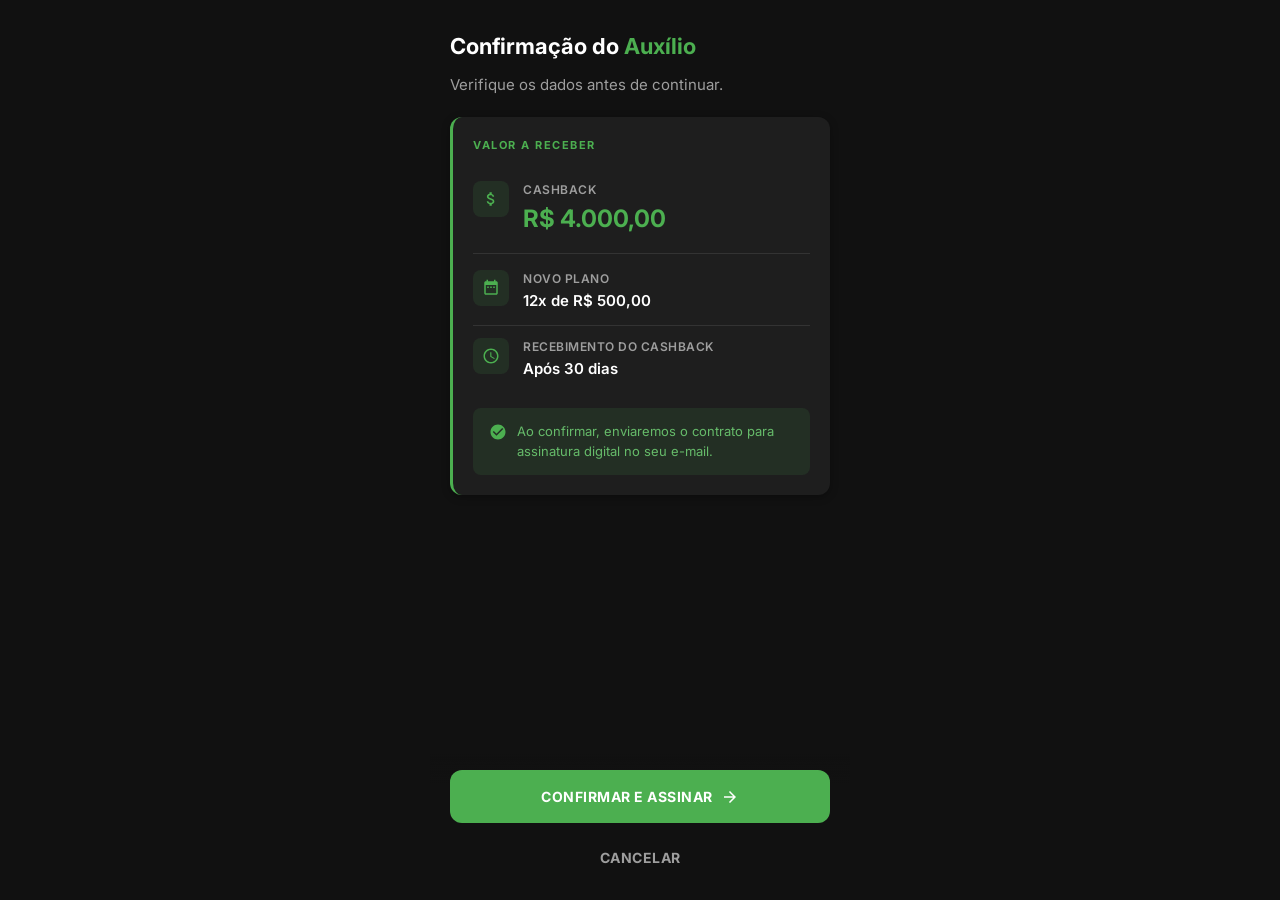
==== pages/confirmation.html @ 17f70991 "Add ABL mockup screens with shared design system Create 4-screen flow for the Asset-Based Loan featu" ====
<!DOCTYPE html>
<html lang="pt-BR">
<head>
  <meta charset="UTF-8">
  <meta name="viewport" content="width=device-width, initial-scale=1.0">
  <title>ABL - Confirmação</title>
  <link rel="preconnect" href="https://fonts.googleapis.com">
  <link rel="preconnect" href="https://fonts.gstatic.com" crossorigin>
  <link href="https://fonts.googleapis.com/css2?family=Inter:wght@400;500;600;700&display=swap" rel="stylesheet">
  <link rel="stylesheet" href="../css/styles.css">
</head>
<body>
  <div class="page-wrapper">
    <div class="page-content">
      <div class="spacer-xl"></div>

      <h1 class="title">Confirmação do <span class="text-green">Auxílio</span></h1>
      <p class="subtitle">Verifique os dados antes de continuar.</p>

      <!-- Confirmation Card -->
      <div class="card card--accent">
        <div class="card__title">Valor a Receber</div>

        <div class="card-row">
          <div class="card-row__icon">
            <svg viewBox="0 0 24 24" xmlns="http://www.w3.org/2000/svg">
              <path d="M11.8 10.9c-2.27-.59-3-1.2-3-2.15 0-1.09 1.01-1.85 2.7-1.85 1.78 0 2.44.85 2.5 2.1h2.21c-.07-1.72-1.12-3.3-3.21-3.81V3h-3v2.16c-1.94.42-3.5 1.68-3.5 3.61 0 2.31 1.91 3.46 4.7 4.13 2.5.6 3 1.48 3 2.41 0 .69-.49 1.79-2.7 1.79-2.06 0-2.87-.92-2.98-2.1h-2.2c.12 2.19 1.76 3.42 3.68 3.83V21h3v-2.15c1.95-.37 3.5-1.5 3.5-3.55 0-2.84-2.43-3.81-4.7-4.4z"/>
            </svg>
          </div>
          <div class="card-row__text">
            <div class="card-row__label">Cashback</div>
            <div class="card-row__value card-row__value--large">R$ 4.000,00</div>
          </div>
        </div>

        <div class="divider"></div>

        <div class="card-row">
          <div class="card-row__icon">
            <svg viewBox="0 0 24 24" xmlns="http://www.w3.org/2000/svg">
              <path d="M19 3h-1V1h-2v2H8V1H6v2H5c-1.1 0-2 .9-2 2v14c0 1.1.9 2 2 2h14c1.1 0 2-.9 2-2V5c0-1.1-.9-2-2-2zm0 16H5V8h14v11zM9 10H7v2h2v-2zm4 0h-2v2h2v-2zm4 0h-2v2h2v-2z"/>
            </svg>
          </div>
          <div class="card-row__text">
            <div class="card-row__label">Novo Plano</div>
            <div class="card-row__value">12x de R$ 500,00</div>
          </div>
        </div>

        <div class="card-row">
          <div class="card-row__icon">
            <svg viewBox="0 0 24 24" xmlns="http://www.w3.org/2000/svg">
              <path d="M11.99 2C6.47 2 2 6.48 2 12s4.47 10 9.99 10C17.52 22 22 17.52 22 12S17.52 2 11.99 2zM12 20c-4.42 0-8-3.58-8-8s3.58-8 8-8 8 3.58 8 8-3.58 8-8 8zm.5-13H11v6l5.25 3.15.75-1.23-4.5-2.67z"/>
            </svg>
          </div>
          <div class="card-row__text">
            <div class="card-row__label">Recebimento do Cashback</div>
            <div class="card-row__value">Após 30 dias</div>
          </div>
        </div>

        <!-- Note -->
        <div class="note">
          <svg class="note__icon" viewBox="0 0 24 24" xmlns="http://www.w3.org/2000/svg">
            <path d="M12 2C6.48 2 2 6.48 2 12s4.48 10 10 10 10-4.48 10-10S17.52 2 12 2zm-2 15l-5-5 1.41-1.41L10 14.17l7.59-7.59L19 8l-9 9z"/>
          </svg>
          <span class="note__text">Ao confirmar, enviaremos o contrato para assinatura digital no seu e-mail.</span>
        </div>
      </div>
    </div>

    <!-- Footer CTAs -->
    <div class="page-footer">
      <a href="signature.html" class="btn btn--primary">
        Confirmar e assinar
        <svg viewBox="0 0 24 24"><path d="M12 4l-1.41 1.41L16.17 11H4v2h12.17l-5.58 5.59L12 20l8-8z"/></svg>
      </a>
      <a href="offer.html" class="btn btn--ghost">Cancelar</a>
    </div>

  </div>
</body>
</html>
---- css/styles.css ----
/* ============================================
   ABL (Asset-Based Loan) - Shared Styles
   Mottu Design System
   ============================================ */

/* === Reset & Base === */
*, *::before, *::after {
  margin: 0;
  padding: 0;
  box-sizing: border-box;
}

:root {
  --color-bg: #111111;
  --color-surface: #1a1a1a;
  --color-card: #1e1e1e;
  --color-card-hover: #252525;
  --color-green: #4CAF50;
  --color-green-dark: #388E3C;
  --color-green-light: #66BB6A;
  --color-green-bg: rgba(76, 175, 80, 0.12);
  --color-text-primary: #FFFFFF;
  --color-text-secondary: #9E9E9E;
  --color-text-muted: #6B6B6B;
  --color-border: #2a2a2a;
  --color-divider: #333333;
  --color-danger: #CF6679;
  --font-family: 'Inter', -apple-system, BlinkMacSystemFont, 'Segoe UI', Roboto, sans-serif;
  --radius-sm: 8px;
  --radius-md: 12px;
  --radius-lg: 16px;
  --radius-full: 50%;
  --shadow: 0 2px 8px rgba(0, 0, 0, 0.3);
  --max-width: 420px;
}

html {
  font-size: 16px;
  -webkit-text-size-adjust: 100%;
}

body {
  font-family: var(--font-family);
  background-color: var(--color-bg);
  color: var(--color-text-primary);
  line-height: 1.5;
  min-height: 100vh;
  -webkit-font-smoothing: antialiased;
  -moz-osx-font-smoothing: grayscale;
}

/* === Layout === */
.page-wrapper {
  max-width: var(--max-width);
  margin: 0 auto;
  min-height: 100vh;
  display: flex;
  flex-direction: column;
  position: relative;
  background-color: var(--color-bg);
}

.page-content {
  flex: 1;
  padding: 0 20px 120px 20px;
}

.page-content--centered {
  display: flex;
  flex-direction: column;
  align-items: center;
  text-align: center;
}

/* === Header Banner === */
.header-banner {
  background: linear-gradient(135deg, var(--color-green-dark), var(--color-green));
  padding: 32px 20px 28px;
  text-align: center;
  position: relative;
  overflow: hidden;
}

.header-banner::before {
  content: '';
  position: absolute;
  top: -30%;
  right: -20%;
  width: 200px;
  height: 200px;
  background: rgba(255, 255, 255, 0.06);
  border-radius: var(--radius-full);
}

.header-banner__icon {
  width: 56px;
  height: 56px;
  margin: 0 auto 12px;
}

.header-banner__icon svg {
  width: 100%;
  height: 100%;
  fill: #FFFFFF;
}

/* === Typography === */
.title {
  font-size: 1.375rem;
  font-weight: 700;
  line-height: 1.3;
  margin-bottom: 12px;
}

.title--center {
  text-align: center;
}

.subtitle {
  font-size: 0.9375rem;
  color: var(--color-text-secondary);
  line-height: 1.6;
  margin-bottom: 20px;
}

.subtitle--center {
  text-align: center;
}

.text-green {
  color: var(--color-green);
}

.text-bold {
  font-weight: 700;
}

.section-label {
  font-size: 0.6875rem;
  font-weight: 700;
  letter-spacing: 1.5px;
  text-transform: uppercase;
  color: var(--color-text-secondary);
  margin-bottom: 16px;
  margin-top: 28px;
}

/* === Cards === */
.card {
  background-color: var(--color-card);
  border-radius: var(--radius-md);
  padding: 20px;
  margin-bottom: 16px;
  box-shadow: var(--shadow);
}

.card--accent {
  border-left: 3px solid var(--color-green);
}

.card__title {
  font-size: 0.6875rem;
  font-weight: 700;
  letter-spacing: 1.5px;
  text-transform: uppercase;
  color: var(--color-green);
  margin-bottom: 16px;
}

/* === Card Rows (icon + text) === */
.card-row {
  display: flex;
  align-items: flex-start;
  gap: 14px;
  padding: 12px 0;
}

.card-row + .card-row {
  border-top: 1px solid var(--color-divider);
}

.card-row__icon {
  width: 36px;
  height: 36px;
  min-width: 36px;
  background-color: var(--color-green-bg);
  border-radius: var(--radius-sm);
  display: flex;
  align-items: center;
  justify-content: center;
}

.card-row__icon svg {
  width: 18px;
  height: 18px;
  fill: var(--color-green);
}

.card-row__text {
  flex: 1;
}

.card-row__label {
  font-size: 0.75rem;
  font-weight: 600;
  text-transform: uppercase;
  letter-spacing: 0.5px;
  color: var(--color-text-secondary);
  margin-bottom: 2px;
}

.card-row__value {
  font-size: 0.9375rem;
  font-weight: 600;
  color: var(--color-text-primary);
}

.card-row__value--large {
  font-size: 1.5rem;
  font-weight: 700;
  color: var(--color-green);
}

/* === Accordion / FAQ === */
.accordion-item {
  background-color: var(--color-card);
  border-radius: var(--radius-md);
  margin-bottom: 8px;
  overflow: hidden;
}

.accordion-item__header {
  width: 100%;
  background: none;
  border: none;
  color: var(--color-text-primary);
  font-family: var(--font-family);
  font-size: 0.875rem;
  font-weight: 500;
  padding: 16px 20px;
  text-align: left;
  cursor: pointer;
  display: flex;
  align-items: center;
  justify-content: space-between;
  transition: background-color 0.2s;
}

.accordion-item__header:hover {
  background-color: var(--color-card-hover);
}

.accordion-item__chevron {
  width: 20px;
  height: 20px;
  fill: var(--color-text-secondary);
  transition: transform 0.3s;
  flex-shrink: 0;
  margin-left: 12px;
}

.accordion-item.active .accordion-item__chevron {
  transform: rotate(180deg);
}

.accordion-item__body {
  max-height: 0;
  overflow: hidden;
  transition: max-height 0.3s ease;
}

.accordion-item.active .accordion-item__body {
  max-height: 300px;
}

.accordion-item__content {
  padding: 0 20px 16px;
  font-size: 0.8125rem;
  color: var(--color-text-secondary);
  line-height: 1.6;
}

/* === Steps === */
.step {
  display: flex;
  gap: 16px;
  margin-bottom: 16px;
  align-items: flex-start;
}

.step__number {
  width: 36px;
  height: 36px;
  min-width: 36px;
  background-color: var(--color-green);
  border-radius: var(--radius-full);
  display: flex;
  align-items: center;
  justify-content: center;
  font-size: 0.875rem;
  font-weight: 700;
  color: #FFFFFF;
}

.step__card {
  flex: 1;
  background-color: var(--color-card);
  border-radius: var(--radius-md);
  padding: 16px;
}

.step__title {
  font-size: 0.875rem;
  font-weight: 600;
  color: var(--color-text-primary);
  margin-bottom: 4px;
}

.step__description {
  font-size: 0.8125rem;
  color: var(--color-text-secondary);
  line-height: 1.5;
}

/* === Timeline === */
.timeline {
  position: relative;
  padding-left: 18px;
}

.timeline::before {
  content: '';
  position: absolute;
  left: 17px;
  top: 36px;
  bottom: 36px;
  width: 2px;
  background-color: var(--color-divider);
}

.timeline-item {
  display: flex;
  align-items: center;
  gap: 16px;
  padding: 12px 0;
  position: relative;
}

.timeline-item__icon {
  width: 36px;
  height: 36px;
  min-width: 36px;
  border-radius: var(--radius-full);
  display: flex;
  align-items: center;
  justify-content: center;
  z-index: 1;
}

.timeline-item__icon--active {
  background-color: var(--color-green);
}

.timeline-item__icon--pending {
  background-color: var(--color-card);
  border: 2px solid var(--color-divider);
}

.timeline-item__icon svg {
  width: 18px;
  height: 18px;
  fill: #FFFFFF;
}

.timeline-item__text {
  font-size: 0.8125rem;
  font-weight: 600;
  text-transform: uppercase;
  letter-spacing: 0.5px;
  color: var(--color-text-primary);
}

.timeline-item--pending .timeline-item__text {
  color: var(--color-text-secondary);
}

/* === Hero Icon (centered) === */
.hero-icon {
  width: 80px;
  height: 80px;
  margin: 40px auto 24px;
  background-color: var(--color-green-bg);
  border-radius: var(--radius-full);
  display: flex;
  align-items: center;
  justify-content: center;
}

.hero-icon svg {
  width: 40px;
  height: 40px;
  fill: var(--color-green);
}

/* === Note / Callout === */
.note {
  display: flex;
  align-items: flex-start;
  gap: 10px;
  padding: 14px 16px;
  background-color: var(--color-green-bg);
  border-radius: var(--radius-sm);
  margin-top: 16px;
}

.note__icon {
  min-width: 18px;
  width: 18px;
  height: 18px;
  fill: var(--color-green);
  margin-top: 1px;
}

.note__text {
  font-size: 0.8125rem;
  color: var(--color-green-light);
  line-height: 1.5;
}

/* === Disclaimer === */
.disclaimer {
  font-size: 0.75rem;
  color: var(--color-text-muted);
  line-height: 1.6;
  margin-top: 24px;
  padding: 0 4px;
}

/* === Buttons === */
.btn {
  display: flex;
  align-items: center;
  justify-content: center;
  gap: 8px;
  width: 100%;
  padding: 16px 24px;
  border: none;
  border-radius: var(--radius-md);
  font-family: var(--font-family);
  font-size: 0.875rem;
  font-weight: 700;
  letter-spacing: 0.5px;
  text-transform: uppercase;
  text-decoration: none;
  cursor: pointer;
  transition: all 0.2s;
}

.btn--primary {
  background-color: var(--color-green);
  color: #FFFFFF;
}

.btn--primary:hover {
  background-color: var(--color-green-dark);
}

.btn--primary:active {
  transform: scale(0.98);
}

.btn--ghost {
  background: none;
  color: var(--color-text-secondary);
}

.btn--ghost:hover {
  color: var(--color-text-primary);
}

.btn svg {
  width: 18px;
  height: 18px;
  fill: currentColor;
}

/* === Footer (sticky bottom) === */
.page-footer {
  position: fixed;
  bottom: 0;
  left: 50%;
  transform: translateX(-50%);
  width: 100%;
  max-width: var(--max-width);
  padding: 16px 20px;
  padding-bottom: max(16px, env(safe-area-inset-bottom));
  background: linear-gradient(transparent, var(--color-bg) 20%);
  z-index: 100;
}

.page-footer .btn + .btn {
  margin-top: 8px;
}

/* === Divider === */
.divider {
  height: 1px;
  background-color: var(--color-divider);
  margin: 4px 0;
}

/* === Spacer === */
.spacer-sm { height: 8px; }
.spacer-md { height: 16px; }
.spacer-lg { height: 24px; }
.spacer-xl { height: 32px; }

/* === Navigation (dev only) === */
.dev-nav {
  background-color: var(--color-surface);
  padding: 16px 20px;
  border-bottom: 1px solid var(--color-border);
}

.dev-nav__title {
  font-size: 0.6875rem;
  font-weight: 700;
  letter-spacing: 1.5px;
  text-transform: uppercase;
  color: var(--color-text-muted);
  margin-bottom: 12px;
}

.dev-nav__links {
  display: flex;
  gap: 8px;
  flex-wrap: wrap;
}

.dev-nav__link {
  display: inline-flex;
  padding: 8px 16px;
  background-color: var(--color-card);
  border-radius: var(--radius-sm);
  color: var(--color-text-primary);
  text-decoration: none;
  font-size: 0.8125rem;
  font-weight: 500;
  transition: background-color 0.2s;
}

.dev-nav__link:hover {
  background-color: var(--color-card-hover);
}

.dev-nav__link--active {
  background-color: var(--color-green);
}

/* === Responsive === */
@media (max-width: 480px) {
  .page-content {
    padding: 0 16px 120px 16px;
  }

  .header-banner {
    padding: 28px 16px 24px;
  }

  .page-footer {
    padding: 12px 16px;
  }
}
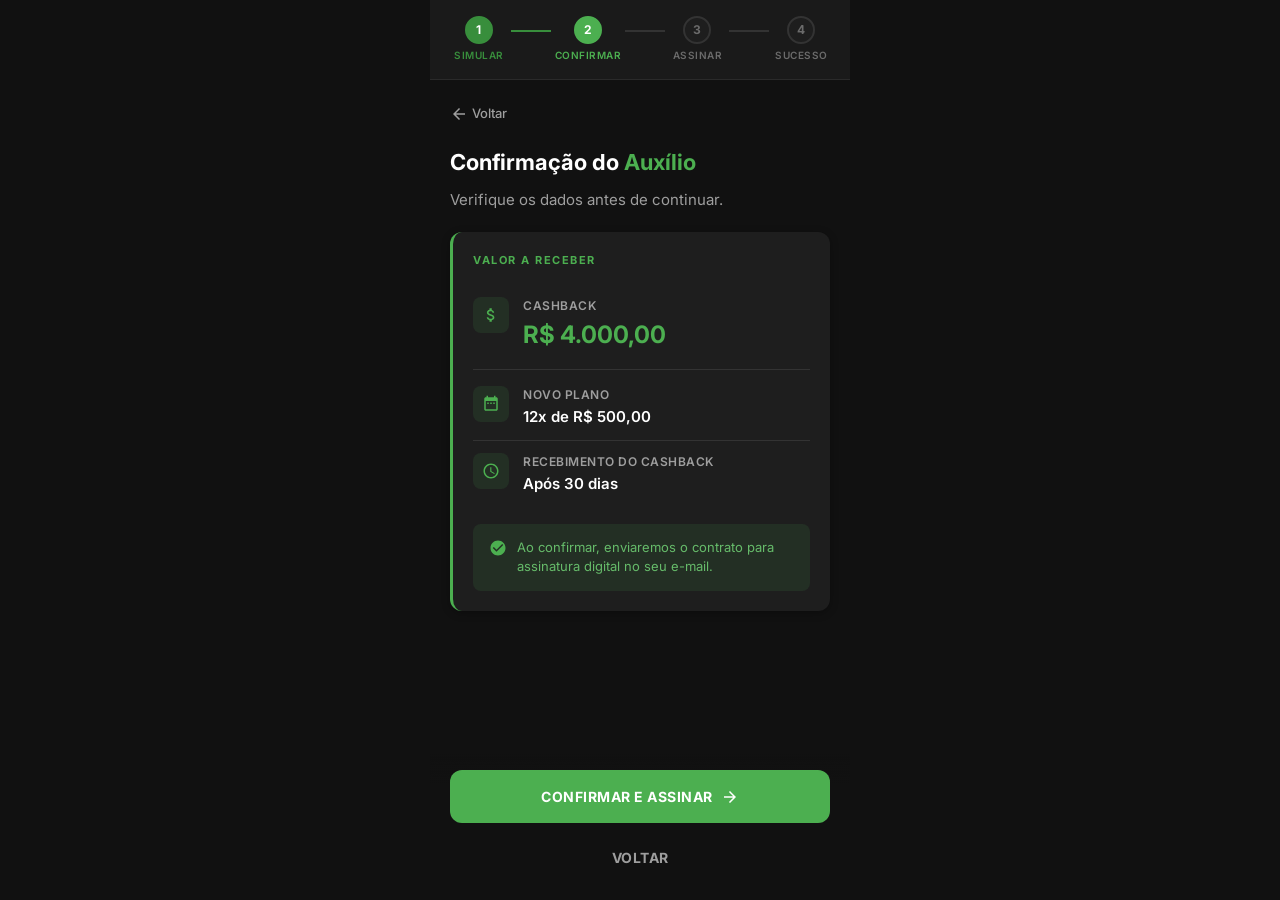
==== commit 14da13e3: "Revamp landing page: slider, maintenance, FAQ, step nav, back buttons - Slider: BRL 100 increments, " ====
--- a/pages/confirmation.html
+++ b/pages/confirmation.html
@@ -11,8 +11,40 @@
 </head>
 <body>
   <div class="page-wrapper">
+
+    <!-- Step Indicator -->
+    <div class="step-indicator">
+      <div class="step-indicator__item step-indicator__item--completed">
+        <div class="step-indicator__number">1</div>
+        <div class="step-indicator__label">Simular</div>
+      </div>
+      <div class="step-indicator__line step-indicator__line--completed"></div>
+      <div class="step-indicator__item step-indicator__item--active">
+        <div class="step-indicator__number">2</div>
+        <div class="step-indicator__label">Confirmar</div>
+      </div>
+      <div class="step-indicator__line"></div>
+      <div class="step-indicator__item">
+        <div class="step-indicator__number">3</div>
+        <div class="step-indicator__label">Assinar</div>
+      </div>
+      <div class="step-indicator__line"></div>
+      <div class="step-indicator__item">
+        <div class="step-indicator__number">4</div>
+        <div class="step-indicator__label">Sucesso</div>
+      </div>
+    </div>
+
     <div class="page-content">
-      <div class="spacer-xl"></div>
+      <div class="spacer-md"></div>
+
+      <!-- Back Button -->
+      <a href="../index.html" class="back-btn">
+        <svg viewBox="0 0 24 24"><path d="M20 11H7.83l5.59-5.59L12 4l-8 8 8 8 1.41-1.41L7.83 13H20v-2z"/></svg>
+        Voltar
+      </a>
+
+      <div class="spacer-md"></div>
 
       <h1 class="title">Confirmação do <span class="text-green">Auxílio</span></h1>
       <p class="subtitle">Verifique os dados antes de continuar.</p>
@@ -75,7 +107,7 @@
         Confirmar e assinar
         <svg viewBox="0 0 24 24"><path d="M12 4l-1.41 1.41L16.17 11H4v2h12.17l-5.58 5.59L12 20l8-8z"/></svg>
       </a>
-      <a href="offer.html" class="btn btn--ghost">Cancelar</a>
+      <a href="../index.html" class="btn btn--ghost">Voltar</a>
     </div>
 
   </div>
--- a/css/styles.css
+++ b/css/styles.css
@@ -25,12 +25,14 @@
   --color-border: #2a2a2a;
   --color-divider: #333333;
   --color-danger: #CF6679;
+  --color-warning: #FF9800;
   --font-family: 'Inter', -apple-system, BlinkMacSystemFont, 'Segoe UI', Roboto, sans-serif;
   --radius-sm: 8px;
   --radius-md: 12px;
   --radius-lg: 16px;
   --radius-full: 50%;
   --shadow: 0 2px 8px rgba(0, 0, 0, 0.3);
+  --shadow-lg: 0 4px 20px rgba(0, 0, 0, 0.4);
   --max-width: 420px;
 }
 
@@ -70,6 +72,81 @@
   flex-direction: column;
   align-items: center;
   text-align: center;
+}
+
+/* === Step Indicator (replaces dev nav) === */
+.step-indicator {
+  display: flex;
+  align-items: center;
+  justify-content: center;
+  padding: 16px 20px;
+  background-color: var(--color-surface);
+  border-bottom: 1px solid var(--color-border);
+  gap: 0;
+}
+
+.step-indicator__item {
+  display: flex;
+  flex-direction: column;
+  align-items: center;
+  gap: 4px;
+  min-width: 56px;
+}
+
+.step-indicator__number {
+  width: 28px;
+  height: 28px;
+  border-radius: var(--radius-full);
+  display: flex;
+  align-items: center;
+  justify-content: center;
+  font-size: 0.75rem;
+  font-weight: 700;
+  background-color: var(--color-card);
+  color: var(--color-text-muted);
+  border: 2px solid var(--color-divider);
+  transition: all 0.3s;
+}
+
+.step-indicator__item--active .step-indicator__number {
+  background-color: var(--color-green);
+  color: #FFFFFF;
+  border-color: var(--color-green);
+}
+
+.step-indicator__item--completed .step-indicator__number {
+  background-color: var(--color-green-dark);
+  color: #FFFFFF;
+  border-color: var(--color-green-dark);
+}
+
+.step-indicator__label {
+  font-size: 0.625rem;
+  font-weight: 600;
+  text-transform: uppercase;
+  letter-spacing: 0.5px;
+  color: var(--color-text-muted);
+}
+
+.step-indicator__item--active .step-indicator__label {
+  color: var(--color-green);
+}
+
+.step-indicator__item--completed .step-indicator__label {
+  color: var(--color-green-dark);
+}
+
+.step-indicator__line {
+  flex: 1;
+  height: 2px;
+  background-color: var(--color-divider);
+  margin: 0 4px;
+  margin-bottom: 18px;
+  max-width: 40px;
+}
+
+.step-indicator__line--completed {
+  background-color: var(--color-green-dark);
 }
 
 /* === Header Banner === */
@@ -469,6 +546,21 @@
   transform: scale(0.98);
 }
 
+.btn--primary.btn--disabled {
+  background-color: #2a2a2a;
+  color: var(--color-text-muted);
+  cursor: not-allowed;
+  pointer-events: auto;
+}
+
+.btn--primary.btn--disabled:hover {
+  background-color: #2a2a2a;
+}
+
+.btn--primary.btn--disabled:active {
+  transform: none;
+}
+
 .btn--ghost {
   background: none;
   color: var(--color-text-secondary);
@@ -479,6 +571,33 @@
 }
 
 .btn svg {
+  width: 18px;
+  height: 18px;
+  fill: currentColor;
+}
+
+/* === Back Button === */
+.back-btn {
+  display: inline-flex;
+  align-items: center;
+  gap: 4px;
+  background: none;
+  border: none;
+  color: var(--color-text-secondary);
+  font-family: var(--font-family);
+  font-size: 0.8125rem;
+  font-weight: 500;
+  cursor: pointer;
+  padding: 8px 0;
+  text-decoration: none;
+  transition: color 0.2s;
+}
+
+.back-btn:hover {
+  color: var(--color-text-primary);
+}
+
+.back-btn svg {
   width: 18px;
   height: 18px;
   fill: currentColor;
@@ -502,6 +621,16 @@
   margin-top: 8px;
 }
 
+/* === Spacer for footer so content isn't hidden === */
+.spacer-footer {
+  height: 100px;
+}
+
+.scroll-sentinel {
+  height: 1px;
+  width: 100%;
+}
+
 /* === Divider === */
 .divider {
   height: 1px;
@@ -515,46 +644,489 @@
 .spacer-lg { height: 24px; }
 .spacer-xl { height: 32px; }
 
-/* === Navigation (dev only) === */
-.dev-nav {
-  background-color: var(--color-surface);
-  padding: 16px 20px;
-  border-bottom: 1px solid var(--color-border);
-}
-
-.dev-nav__title {
+/* === Landing Page: Hero === */
+.hero {
+  background: linear-gradient(160deg, #1b3a1d 0%, var(--color-bg) 60%);
+  padding: 36px 20px 24px;
+  text-align: center;
+}
+
+.hero__eyebrow {
+  display: inline-block;
   font-size: 0.6875rem;
   font-weight: 700;
   letter-spacing: 1.5px;
   text-transform: uppercase;
+  color: var(--color-green);
+  background-color: var(--color-green-bg);
+  padding: 6px 14px;
+  border-radius: 20px;
+  margin-bottom: 16px;
+}
+
+.hero__title {
+  font-size: 1.625rem;
+  font-weight: 700;
+  line-height: 1.25;
+  margin-bottom: 12px;
+  color: var(--color-text-primary);
+}
+
+.hero__subtitle {
+  font-size: 0.9375rem;
+  color: var(--color-text-secondary);
+  line-height: 1.6;
+}
+
+/* === Landing Page: Simulator === */
+.simulator {
+  padding: 0 20px;
+  margin-top: 28px;
+}
+
+.simulator__label {
+  font-size: 0.8125rem;
+  font-weight: 600;
+  color: var(--color-text-secondary);
+  margin-bottom: 12px;
+}
+
+.simulator__amount-display {
+  text-align: center;
+  margin-bottom: 8px;
+}
+
+.simulator__amount-value {
+  font-size: 2.25rem;
+  font-weight: 700;
+  color: var(--color-green);
+  line-height: 1;
+}
+
+.simulator__amount-value small {
+  font-size: 1.125rem;
+  font-weight: 600;
+}
+
+.simulator__total-credit {
+  font-size: 0.8125rem;
   color: var(--color-text-muted);
+  margin-top: 4px;
+}
+
+.simulator__total-credit strong {
+  color: var(--color-text-secondary);
+}
+
+/* === Slider Card (shadow wrapper) === */
+.slider-card {
+  background-color: var(--color-card);
+  border-radius: var(--radius-md);
+  padding: 20px 16px 16px;
+  box-shadow: var(--shadow-lg);
+  margin-bottom: 16px;
+  border: 1px solid var(--color-border);
+}
+
+/* Range Slider */
+.slider-container {
+  position: relative;
+  padding: 8px 0;
+  margin-bottom: 4px;
+}
+
+.slider {
+  -webkit-appearance: none;
+  appearance: none;
+  width: 100%;
+  height: 6px;
+  border-radius: 3px;
+  background: var(--color-divider);
+  outline: none;
+}
+
+.slider::-webkit-slider-thumb {
+  -webkit-appearance: none;
+  appearance: none;
+  width: 32px;
+  height: 32px;
+  border-radius: 50%;
+  background: var(--color-green);
+  cursor: pointer;
+  border: 3px solid var(--color-bg);
+  box-shadow: 0 0 0 2px var(--color-green), 0 2px 8px rgba(76, 175, 80, 0.4);
+  transition: box-shadow 0.2s;
+  position: relative;
+}
+
+.slider::-webkit-slider-thumb:active {
+  box-shadow: 0 0 0 3px var(--color-green), 0 2px 12px rgba(76, 175, 80, 0.6);
+}
+
+.slider::-moz-range-thumb {
+  width: 32px;
+  height: 32px;
+  border-radius: 50%;
+  background: var(--color-green);
+  cursor: pointer;
+  border: 3px solid var(--color-bg);
+  box-shadow: 0 0 0 2px var(--color-green), 0 2px 8px rgba(76, 175, 80, 0.4);
+}
+
+.slider-labels {
+  display: flex;
+  justify-content: space-between;
+  font-size: 0.6875rem;
+  color: var(--color-text-muted);
+  margin-bottom: 16px;
+}
+
+/* === Slider Split Visualization === */
+.slider-split {
+  display: flex;
+  gap: 8px;
+  padding-top: 12px;
+  border-top: 1px solid var(--color-divider);
+}
+
+.slider-split__left,
+.slider-split__right {
+  flex: 1;
+  min-width: 0;
+}
+
+.slider-split__bar {
+  height: 4px;
+  border-radius: 2px;
+  margin-bottom: 8px;
+  transition: width 0.2s ease;
+}
+
+.slider-split__bar--green {
+  background-color: var(--color-green);
+}
+
+.slider-split__bar--gray {
+  background-color: var(--color-text-muted);
+}
+
+.slider-split__info {
+  display: flex;
+  flex-direction: column;
+  gap: 2px;
+}
+
+.slider-split__value {
+  font-size: 0.875rem;
+  font-weight: 700;
+  color: var(--color-text-primary);
+}
+
+.slider-split__value--green {
+  color: var(--color-green);
+}
+
+.slider-split__desc {
+  font-size: 0.6875rem;
+  color: var(--color-text-muted);
+  line-height: 1.3;
+}
+
+/* === Minimum Amount Warning === */
+.min-amount-warning {
+  display: flex;
+  align-items: center;
+  gap: 10px;
+  padding: 12px 16px;
+  background-color: rgba(255, 152, 0, 0.12);
+  border-radius: var(--radius-sm);
+  margin-bottom: 16px;
+  border: 1px solid rgba(255, 152, 0, 0.3);
+}
+
+.min-amount-warning svg {
+  min-width: 20px;
+  width: 20px;
+  height: 20px;
+  fill: var(--color-warning);
+}
+
+.min-amount-warning span {
+  font-size: 0.8125rem;
+  color: var(--color-warning);
+  line-height: 1.4;
+}
+
+/* === Maintenance Option === */
+.maintenance-option {
+  margin-bottom: 24px;
+  padding: 16px;
+  background-color: var(--color-card);
+  border-radius: var(--radius-md);
+  box-shadow: var(--shadow);
+}
+
+.maintenance-option .simulator__label {
   margin-bottom: 12px;
-}
-
-.dev-nav__links {
+  color: var(--color-text-primary);
+  font-size: 0.8125rem;
+}
+
+.maintenance-toggle {
   display: flex;
   gap: 8px;
-  flex-wrap: wrap;
-}
-
-.dev-nav__link {
-  display: inline-flex;
-  padding: 8px 16px;
+  margin-bottom: 12px;
+}
+
+.maintenance-btn {
+  flex: 1;
+  padding: 12px;
+  border: 2px solid var(--color-divider);
+  border-radius: var(--radius-sm);
+  background-color: var(--color-bg);
+  color: var(--color-text-secondary);
+  font-family: var(--font-family);
+  font-size: 0.875rem;
+  font-weight: 600;
+  cursor: pointer;
+  transition: all 0.2s;
+  text-align: center;
+}
+
+.maintenance-btn:hover {
+  border-color: var(--color-text-muted);
+}
+
+.maintenance-btn.active {
+  border-color: var(--color-green);
+  color: var(--color-green);
+  background-color: var(--color-green-bg);
+}
+
+.maintenance-info {
+  display: flex;
+  flex-direction: column;
+  gap: 4px;
+  padding: 10px 12px;
+  background-color: var(--color-green-bg);
+  border-radius: var(--radius-sm);
+}
+
+.maintenance-info__cost {
+  font-size: 0.875rem;
+  font-weight: 700;
+  color: var(--color-green);
+}
+
+.maintenance-info__note {
+  font-size: 0.75rem;
+  color: var(--color-text-muted);
+  line-height: 1.4;
+}
+
+/* Term Selector */
+.term-selector {
+  display: flex;
+  gap: 8px;
+  margin-bottom: 24px;
+}
+
+.term-option {
+  flex: 1;
+  padding: 12px 8px;
   background-color: var(--color-card);
+  border: 2px solid transparent;
+  border-radius: var(--radius-md);
+  color: var(--color-text-secondary);
+  font-family: var(--font-family);
+  font-size: 0.875rem;
+  font-weight: 600;
+  text-align: center;
+  cursor: pointer;
+  transition: all 0.2s;
+}
+
+.term-option:hover {
+  background-color: var(--color-card-hover);
+}
+
+.term-option.active {
+  border-color: var(--color-green);
+  color: var(--color-green);
+  background-color: var(--color-green-bg);
+}
+
+.term-option span {
+  display: block;
+  font-size: 0.6875rem;
+  font-weight: 400;
+  color: var(--color-text-muted);
+  margin-top: 2px;
+}
+
+.term-option.active span {
+  color: var(--color-green);
+  opacity: 0.7;
+}
+
+/* Results Card */
+.result-card {
+  background-color: var(--color-card);
+  border-radius: var(--radius-md);
+  border-left: 3px solid var(--color-green);
+  padding: 20px;
+  margin-bottom: 8px;
+  box-shadow: var(--shadow);
+}
+
+.result-row {
+  display: flex;
+  justify-content: space-between;
+  align-items: center;
+  padding: 10px 0;
+}
+
+.result-row + .result-row {
+  border-top: 1px solid var(--color-divider);
+}
+
+.result-row--info {
+  display: flex;
+  align-items: flex-start;
+  gap: 10px;
+  padding: 12px;
+  margin-top: 8px;
+  background-color: rgba(33, 150, 243, 0.08);
   border-radius: var(--radius-sm);
-  color: var(--color-text-primary);
-  text-decoration: none;
-  font-size: 0.8125rem;
-  font-weight: 500;
-  transition: background-color 0.2s;
-}
-
-.dev-nav__link:hover {
-  background-color: var(--color-card-hover);
-}
-
-.dev-nav__link--active {
-  background-color: var(--color-green);
+  border-top: none !important;
+}
+
+.result-row--info svg {
+  min-width: 18px;
+  width: 18px;
+  height: 18px;
+  fill: #64B5F6;
+  margin-top: 1px;
+}
+
+.result-row--info span {
+  font-size: 0.8125rem;
+  color: #90CAF9;
+  line-height: 1.5;
+}
+
+.result-row__label {
+  font-size: 0.8125rem;
+  color: var(--color-text-secondary);
+  display: flex;
+  align-items: center;
+  gap: 8px;
+}
+
+.result-row__label svg {
+  width: 16px;
+  height: 16px;
+  fill: var(--color-text-muted);
+  flex-shrink: 0;
+}
+
+.result-row__value {
+  font-size: 0.9375rem;
+  font-weight: 700;
+  color: var(--color-text-primary);
+  text-align: right;
+}
+
+.result-row__value--green {
+  color: var(--color-green);
+}
+
+.result-row__sub {
+  font-size: 0.6875rem;
+  font-weight: 400;
+  color: var(--color-text-muted);
+  display: block;
+}
+
+/* === Landing Page: Benefits === */
+.benefits {
+  padding: 0 20px;
+  margin-top: 8px;
+}
+
+.benefit-card {
+  display: flex;
+  align-items: flex-start;
+  gap: 14px;
+  background-color: var(--color-card);
+  border-radius: var(--radius-md);
+  padding: 16px;
+  margin-bottom: 10px;
+}
+
+.benefit-card__icon {
+  width: 40px;
+  height: 40px;
+  min-width: 40px;
+  background-color: var(--color-green-bg);
+  border-radius: var(--radius-sm);
+  display: flex;
+  align-items: center;
+  justify-content: center;
+}
+
+.benefit-card__icon svg {
+  width: 20px;
+  height: 20px;
+  fill: var(--color-green);
+}
+
+.benefit-card__text {
+  flex: 1;
+}
+
+.benefit-card__title {
+  font-size: 0.875rem;
+  font-weight: 600;
+  color: var(--color-text-primary);
+  margin-bottom: 2px;
+}
+
+.benefit-card__description {
+  font-size: 0.8125rem;
+  color: var(--color-text-secondary);
+  line-height: 1.5;
+}
+
+/* === Landing Page: How it works === */
+.how-it-works {
+  padding: 0 20px;
+}
+
+/* === Landing Page: FAQ === */
+.faq {
+  padding: 0 20px;
+}
+
+.faq-table {
+  width: 100%;
+  border-collapse: collapse;
+  margin: 8px 0;
+}
+
+.faq-table td {
+  padding: 6px 0;
+  font-size: 0.8125rem;
+  color: var(--color-text-secondary);
+  line-height: 1.5;
+  vertical-align: top;
+}
+
+.faq-table td:first-child {
+  font-weight: 600;
+  color: var(--color-text-primary);
+  white-space: nowrap;
+  padding-right: 16px;
 }
 
 /* === Responsive === */
@@ -570,4 +1142,19 @@
   .page-footer {
     padding: 12px 16px;
   }
-}
+
+  .hero {
+    padding: 28px 16px 20px;
+  }
+
+  .simulator,
+  .benefits,
+  .how-it-works,
+  .faq {
+    padding: 0 16px;
+  }
+
+  .step-indicator {
+    padding: 12px 16px;
+  }
+}
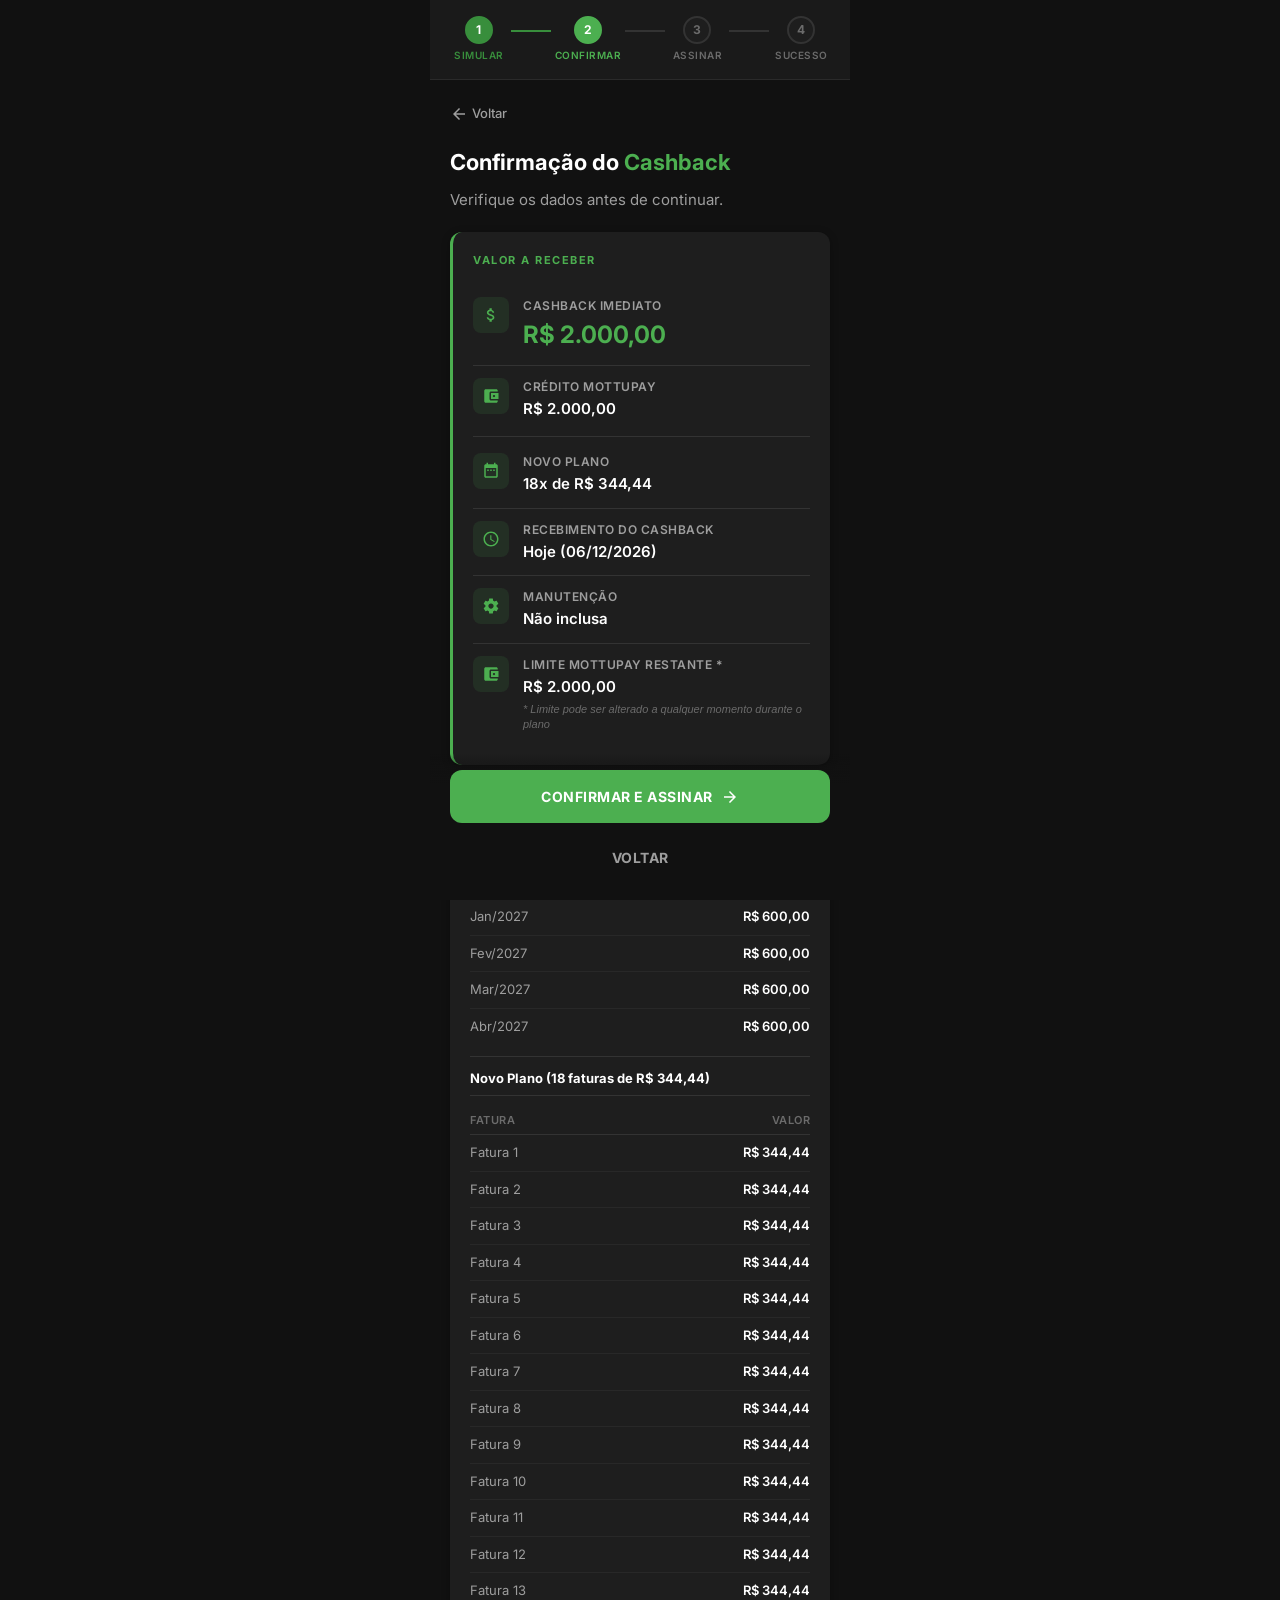
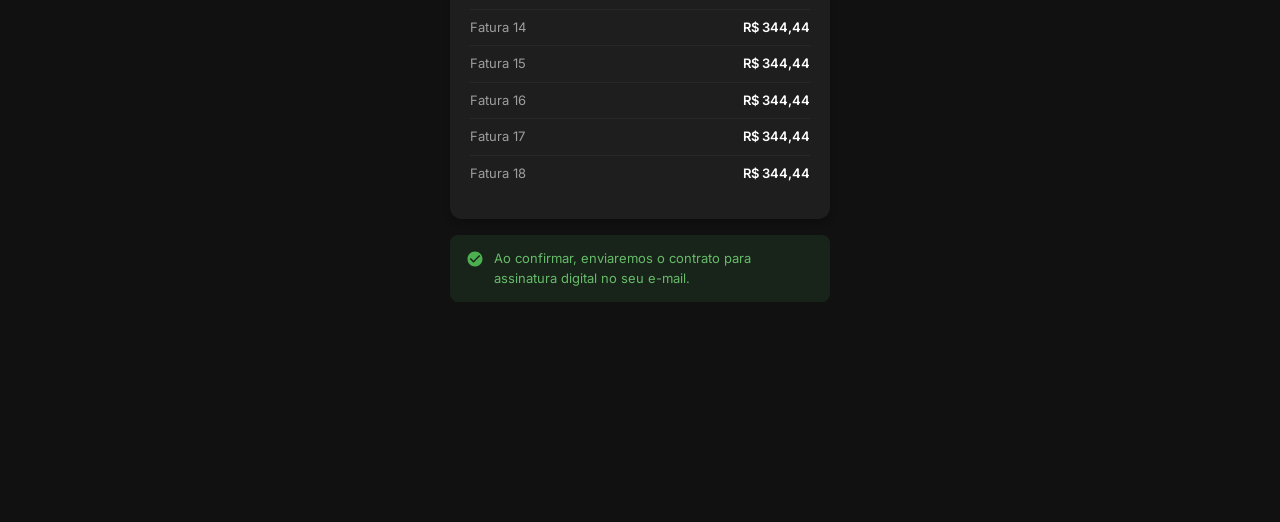
==== commit d6097c31: "Major UI overhaul: cashback terminology, fatura, state retention, confirmation revamp - Landing page" ====
--- a/pages/confirmation.html
+++ b/pages/confirmation.html
@@ -38,15 +38,15 @@
     <div class="page-content">
       <div class="spacer-md"></div>
 
-      <!-- Back Button -->
-      <a href="../index.html" class="back-btn">
+      <!-- Back Button - preserves state via URL params -->
+      <a href="../index.html" class="back-btn" id="backBtn">
         <svg viewBox="0 0 24 24"><path d="M20 11H7.83l5.59-5.59L12 4l-8 8 8 8 1.41-1.41L7.83 13H20v-2z"/></svg>
         Voltar
       </a>
 
       <div class="spacer-md"></div>
 
-      <h1 class="title">Confirmação do <span class="text-green">Auxílio</span></h1>
+      <h1 class="title">Confirmação do <span class="text-green">Cashback</span></h1>
       <p class="subtitle">Verifique os dados antes de continuar.</p>
 
       <!-- Confirmation Card -->
@@ -60,8 +60,20 @@
             </svg>
           </div>
           <div class="card-row__text">
-            <div class="card-row__label">Cashback</div>
-            <div class="card-row__value card-row__value--large">R$ 4.000,00</div>
+            <div class="card-row__label">Cashback Imediato</div>
+            <div class="card-row__value card-row__value--large" id="confirmAmount">R$ 2.000,00</div>
+          </div>
+        </div>
+
+        <div class="card-row">
+          <div class="card-row__icon">
+            <svg viewBox="0 0 24 24" xmlns="http://www.w3.org/2000/svg">
+              <path d="M21 18v1c0 1.1-.9 2-2 2H5c-1.11 0-2-.9-2-2V5c0-1.1.89-2 2-2h14c1.1 0 2 .9 2 2v1h-9c-1.11 0-2 .9-2 2v8c0 1.1.89 2 2 2h9zm-9-2h10V8H12v8zm4-2.5c-.83 0-1.5-.67-1.5-1.5s.67-1.5 1.5-1.5 1.5.67 1.5 1.5-.67 1.5-1.5 1.5z"/>
+            </svg>
+          </div>
+          <div class="card-row__text">
+            <div class="card-row__label">Crédito MottuPay</div>
+            <div class="card-row__value" id="confirmMottuPay">R$ 2.000,00</div>
           </div>
         </div>
 
@@ -75,7 +87,7 @@
           </div>
           <div class="card-row__text">
             <div class="card-row__label">Novo Plano</div>
-            <div class="card-row__value">12x de R$ 500,00</div>
+            <div class="card-row__value" id="confirmPlan">18x de R$ 344,44</div>
           </div>
         </div>
 
@@ -87,29 +99,170 @@
           </div>
           <div class="card-row__text">
             <div class="card-row__label">Recebimento do Cashback</div>
-            <div class="card-row__value">Após 30 dias</div>
-          </div>
-        </div>
-
-        <!-- Note -->
-        <div class="note">
-          <svg class="note__icon" viewBox="0 0 24 24" xmlns="http://www.w3.org/2000/svg">
-            <path d="M12 2C6.48 2 2 6.48 2 12s4.48 10 10 10 10-4.48 10-10S17.52 2 12 2zm-2 15l-5-5 1.41-1.41L10 14.17l7.59-7.59L19 8l-9 9z"/>
-          </svg>
-          <span class="note__text">Ao confirmar, enviaremos o contrato para assinatura digital no seu e-mail.</span>
-        </div>
-      </div>
+            <div class="card-row__value" id="confirmDate">Hoje</div>
+          </div>
+        </div>
+
+        <div class="card-row">
+          <div class="card-row__icon">
+            <svg viewBox="0 0 24 24" xmlns="http://www.w3.org/2000/svg">
+              <path d="M19.43 12.98c.04-.32.07-.64.07-.98s-.03-.66-.07-.98l2.11-1.65c.19-.15.24-.42.12-.64l-2-3.46c-.12-.22-.39-.3-.61-.22l-2.49 1c-.52-.4-1.08-.73-1.69-.98l-.38-2.65C14.46 2.18 14.25 2 14 2h-4c-.25 0-.46.18-.49.42l-.38 2.65c-.61.25-1.17.59-1.69.98l-2.49-1c-.23-.09-.49 0-.61.22l-2 3.46c-.13.22-.07.49.12.64l2.11 1.65c-.04.32-.07.65-.07.98s.03.66.07.98l-2.11 1.65c-.19.15-.24.42-.12.64l2 3.46c.12.22.39.3.61.22l2.49-1c.52.4 1.08.73 1.69.98l.38 2.65c.03.24.24.42.49.42h4c.25 0 .46-.18.49-.42l.38-2.65c.61-.25 1.17-.59 1.69-.98l2.49 1c.23.09.49 0 .61-.22l2-3.46c.12-.22.07-.49-.12-.64l-2.11-1.65zM12 15.5c-1.93 0-3.5-1.57-3.5-3.5s1.57-3.5 3.5-3.5 3.5 1.57 3.5 3.5-1.57 3.5-3.5 3.5z"/>
+            </svg>
+          </div>
+          <div class="card-row__text">
+            <div class="card-row__label">Manutenção</div>
+            <div class="card-row__value" id="confirmMaintenance">Inclusa (+ R$ 200/mês)</div>
+          </div>
+        </div>
+
+        <div class="card-row">
+          <div class="card-row__icon">
+            <svg viewBox="0 0 24 24" xmlns="http://www.w3.org/2000/svg">
+              <path d="M21 18v1c0 1.1-.9 2-2 2H5c-1.11 0-2-.9-2-2V5c0-1.1.89-2 2-2h14c1.1 0 2 .9 2 2v1h-9c-1.11 0-2 .9-2 2v8c0 1.1.89 2 2 2h9zm-9-2h10V8H12v8zm4-2.5c-.83 0-1.5-.67-1.5-1.5s.67-1.5 1.5-1.5 1.5.67 1.5 1.5-.67 1.5-1.5 1.5z"/>
+            </svg>
+          </div>
+          <div class="card-row__text">
+            <div class="card-row__label">Limite MottuPay restante *</div>
+            <div class="card-row__value" id="confirmMottuPayLimit">R$ 2.000,00</div>
+            <div class="card-row__footnote">* Limite pode ser alterado a qualquer momento durante o plano</div>
+          </div>
+        </div>
+      </div>
+
+      <!-- Payment Simulation -->
+      <div class="card">
+        <div class="card__title">Simulação de Pagamentos</div>
+
+        <!-- Current Plan -->
+        <div class="payment-sim__section">
+          <div class="payment-sim__header">Plano Atual (4 faturas restantes de R$ 600,00)</div>
+          <table class="payment-sim__table">
+            <thead>
+              <tr>
+                <th>Mês</th>
+                <th>Valor</th>
+              </tr>
+            </thead>
+            <tbody id="currentPlanRows">
+              <!-- Filled by JS -->
+            </tbody>
+          </table>
+        </div>
+
+        <div class="divider" style="margin: 12px 0;"></div>
+
+        <!-- New Plan (cashback installments) -->
+        <div class="payment-sim__section">
+          <div class="payment-sim__header" id="newPlanHeader">Novo Plano (18 faturas)</div>
+          <table class="payment-sim__table">
+            <thead>
+              <tr>
+                <th>Fatura</th>
+                <th>Valor</th>
+              </tr>
+            </thead>
+            <tbody id="newPlanRows">
+              <!-- Filled by JS -->
+            </tbody>
+          </table>
+        </div>
+      </div>
+
+      <!-- Note -->
+      <div class="note">
+        <svg class="note__icon" viewBox="0 0 24 24" xmlns="http://www.w3.org/2000/svg">
+          <path d="M12 2C6.48 2 2 6.48 2 12s4.48 10 10 10 10-4.48 10-10S17.52 2 12 2zm-2 15l-5-5 1.41-1.41L10 14.17l7.59-7.59L19 8l-9 9z"/>
+        </svg>
+        <span class="note__text">Ao confirmar, enviaremos o contrato para assinatura digital no seu e-mail.</span>
+      </div>
+
+      <div class="spacer-footer"></div>
     </div>
 
     <!-- Footer CTAs -->
     <div class="page-footer">
-      <a href="signature.html" class="btn btn--primary">
+      <a href="signature.html" class="btn btn--primary" id="confirmBtn">
         Confirmar e assinar
         <svg viewBox="0 0 24 24"><path d="M12 4l-1.41 1.41L16.17 11H4v2h12.17l-5.58 5.59L12 20l8-8z"/></svg>
       </a>
-      <a href="../index.html" class="btn btn--ghost">Voltar</a>
+      <a href="../index.html" class="btn btn--ghost" id="backBtnFooter">Voltar</a>
     </div>
 
   </div>
+
+  <script>
+    // Parse URL parameters
+    var params = new URLSearchParams(window.location.search);
+    var amount = parseInt(params.get('amount')) || 2000;
+    var months = parseInt(params.get('months')) || 18;
+    var maintenance = params.get('maintenance') === '1';
+    var remaining = parseInt(params.get('remaining')) || 2000;
+    var installment = parseFloat(params.get('installment')) || 344.44;
+
+    // Constants
+    var CURRENT_PLAN_INSTALLMENTS = 4;
+    var CURRENT_PLAN_VALUE = 600;
+
+    function formatCurrency(value) {
+      return 'R$ ' + value.toLocaleString('pt-BR', {
+        minimumFractionDigits: 2,
+        maximumFractionDigits: 2
+      });
+    }
+
+    // Get today's date formatted
+    function getTodayFormatted() {
+      var today = new Date();
+      var day = String(today.getDate()).padStart(2, '0');
+      var monthNum = String(today.getMonth() + 1).padStart(2, '0');
+      var year = today.getFullYear();
+      return day + '/' + monthNum + '/' + year;
+    }
+
+    // Get month name
+    function getMonthName(offset) {
+      var months = ['Jan', 'Fev', 'Mar', 'Abr', 'Mai', 'Jun', 'Jul', 'Ago', 'Set', 'Out', 'Nov', 'Dez'];
+      var today = new Date();
+      var futureMonth = new Date(today.getFullYear(), today.getMonth() + offset, 1);
+      return months[futureMonth.getMonth()] + '/' + futureMonth.getFullYear();
+    }
+
+    // Populate confirmation values
+    document.getElementById('confirmAmount').textContent = formatCurrency(amount);
+    document.getElementById('confirmMottuPay').textContent = formatCurrency(remaining);
+    document.getElementById('confirmPlan').textContent = months + 'x de ' + formatCurrency(installment);
+    document.getElementById('confirmDate').textContent = 'Hoje (' + getTodayFormatted() + ')';
+    document.getElementById('confirmMaintenance').textContent = maintenance
+      ? 'Inclusa (+ R$ 200,00/mês)'
+      : 'Não inclusa';
+    document.getElementById('confirmMottuPayLimit').textContent = formatCurrency(remaining);
+
+    // Build current plan rows
+    var currentPlanRows = document.getElementById('currentPlanRows');
+    for (var i = 1; i <= CURRENT_PLAN_INSTALLMENTS; i++) {
+      var tr = document.createElement('tr');
+      tr.innerHTML = '<td>' + getMonthName(i) + '</td><td>' + formatCurrency(CURRENT_PLAN_VALUE) + '</td>';
+      currentPlanRows.appendChild(tr);
+    }
+
+    // Build new plan rows
+    var newPlanHeader = document.getElementById('newPlanHeader');
+    newPlanHeader.textContent = 'Novo Plano (' + months + ' faturas de ' + formatCurrency(installment) + ')';
+    var newPlanRows = document.getElementById('newPlanRows');
+    for (var j = 1; j <= months; j++) {
+      var tr2 = document.createElement('tr');
+      tr2.innerHTML = '<td>Fatura ' + j + '</td><td>' + formatCurrency(installment) + '</td>';
+      newPlanRows.appendChild(tr2);
+    }
+
+    // Back button preserves state - pass params back to index
+    var backParams = '?amount=' + amount + '&months=' + months + '&maintenance=' + (maintenance ? '1' : '0');
+    document.getElementById('backBtn').href = '../index.html' + backParams;
+    document.getElementById('backBtnFooter').href = '../index.html' + backParams;
+
+    // Forward params to signature page
+    var fwdParams = window.location.search;
+    document.getElementById('confirmBtn').href = 'signature.html' + fwdParams;
+  </script>
 </body>
 </html>
--- a/css/styles.css
+++ b/css/styles.css
@@ -1129,6 +1129,78 @@
   padding-right: 16px;
 }
 
+/* === Slider Arrow Indicators (<>) === */
+.slider--arrows::-webkit-slider-thumb {
+  position: relative;
+  background: var(--color-green) url("data:image/svg+xml,%3Csvg xmlns='http://www.w3.org/2000/svg' width='18' height='12' fill='white'%3E%3Cpath d='M5 0L0 6l5 6V0zM13 0v12l5-6-5-6z'/%3E%3C/svg%3E") no-repeat center center;
+  background-size: 18px 12px;
+}
+
+.slider--arrows::-moz-range-thumb {
+  background: var(--color-green) url("data:image/svg+xml,%3Csvg xmlns='http://www.w3.org/2000/svg' width='18' height='12' fill='white'%3E%3Cpath d='M5 0L0 6l5 6V0zM13 0v12l5-6-5-6z'/%3E%3C/svg%3E") no-repeat center center;
+  background-size: 18px 12px;
+}
+
+/* === Card Row Footnote === */
+.card-row__footnote {
+  font-size: 0.6875rem;
+  color: var(--color-text-muted);
+  margin-top: 4px;
+  line-height: 1.4;
+  font-style: italic;
+}
+
+/* === Payment Simulation === */
+.payment-sim__section {
+  margin-bottom: 8px;
+}
+
+.payment-sim__header {
+  font-size: 0.8125rem;
+  font-weight: 700;
+  color: var(--color-text-primary);
+  margin-bottom: 10px;
+  padding-bottom: 6px;
+  border-bottom: 1px solid var(--color-divider);
+}
+
+.payment-sim__table {
+  width: 100%;
+  border-collapse: collapse;
+}
+
+.payment-sim__table th {
+  font-size: 0.6875rem;
+  font-weight: 600;
+  text-transform: uppercase;
+  letter-spacing: 0.5px;
+  color: var(--color-text-muted);
+  padding: 6px 0;
+  text-align: left;
+  border-bottom: 1px solid var(--color-divider);
+}
+
+.payment-sim__table th:last-child {
+  text-align: right;
+}
+
+.payment-sim__table td {
+  font-size: 0.8125rem;
+  color: var(--color-text-secondary);
+  padding: 8px 0;
+  border-bottom: 1px solid rgba(51, 51, 51, 0.5);
+}
+
+.payment-sim__table td:last-child {
+  text-align: right;
+  font-weight: 600;
+  color: var(--color-text-primary);
+}
+
+.payment-sim__table tbody tr:last-child td {
+  border-bottom: none;
+}
+
 /* === Responsive === */
 @media (max-width: 480px) {
   .page-content {
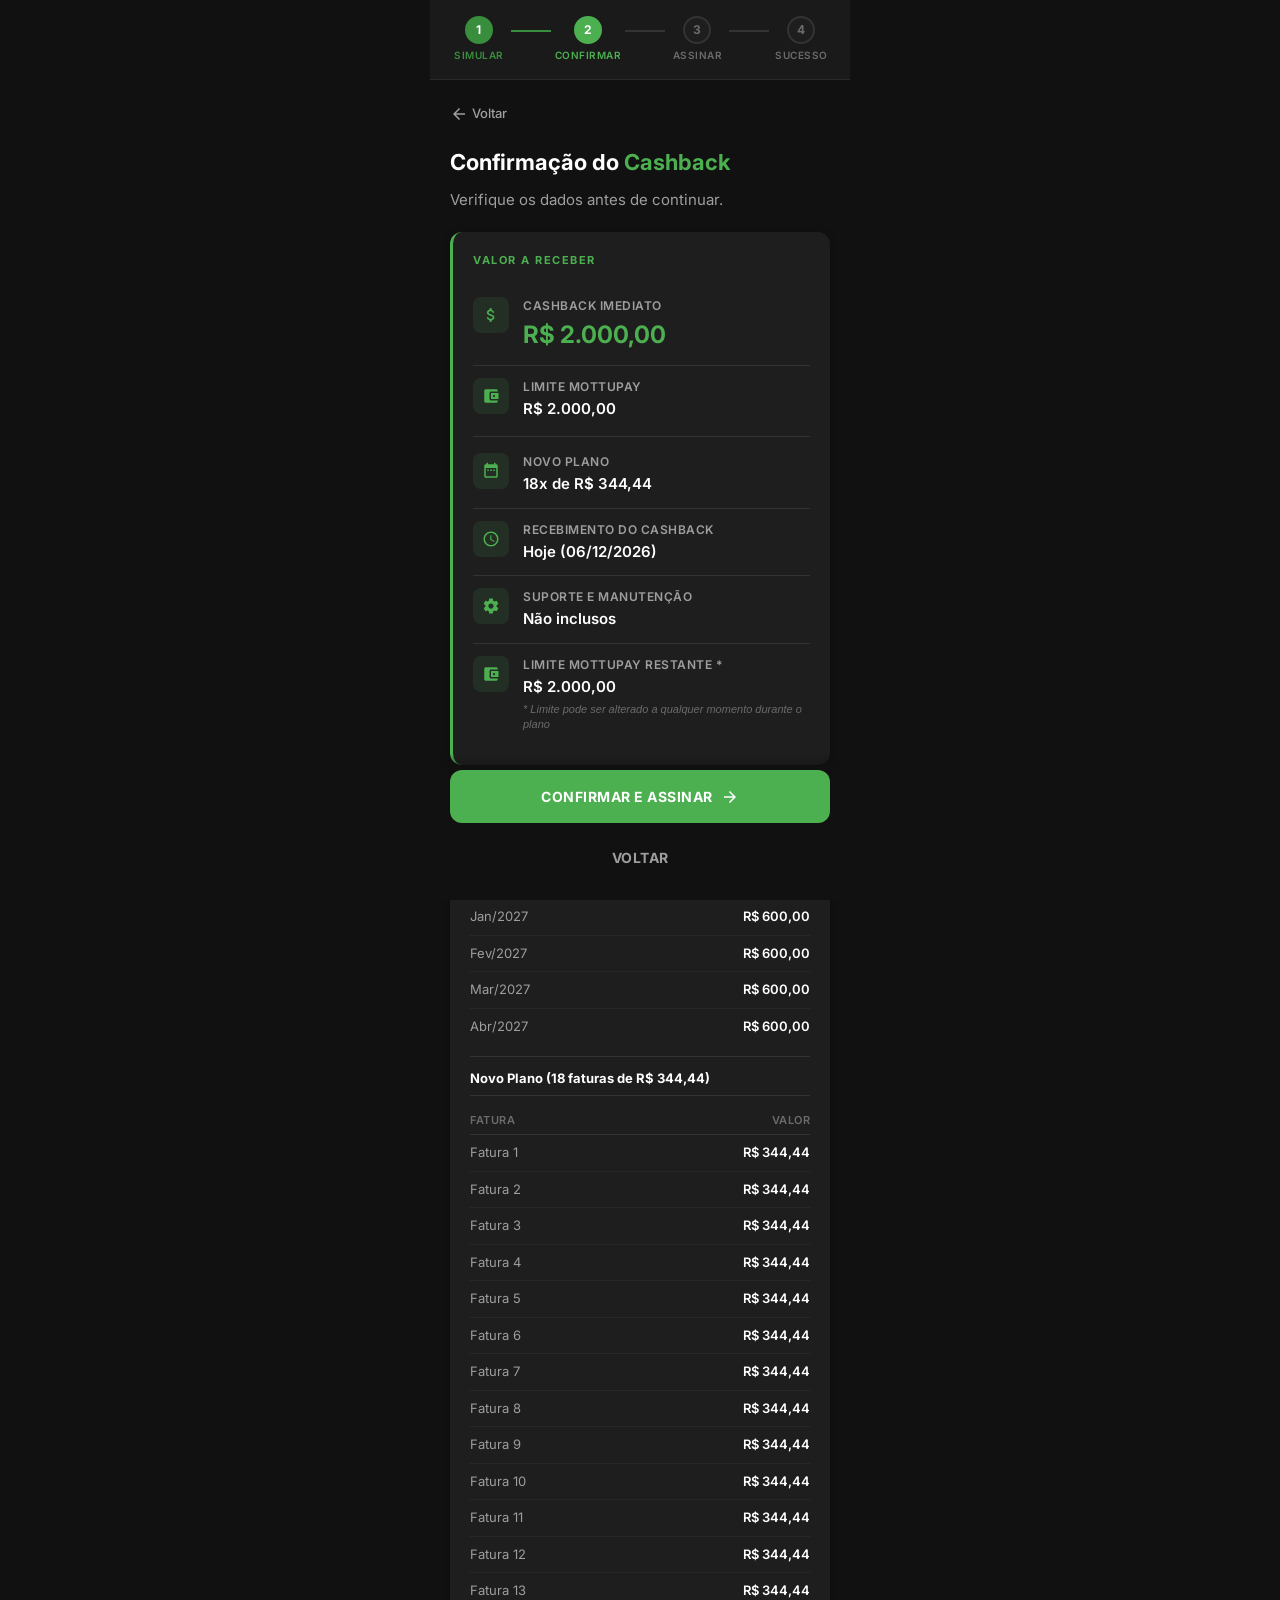
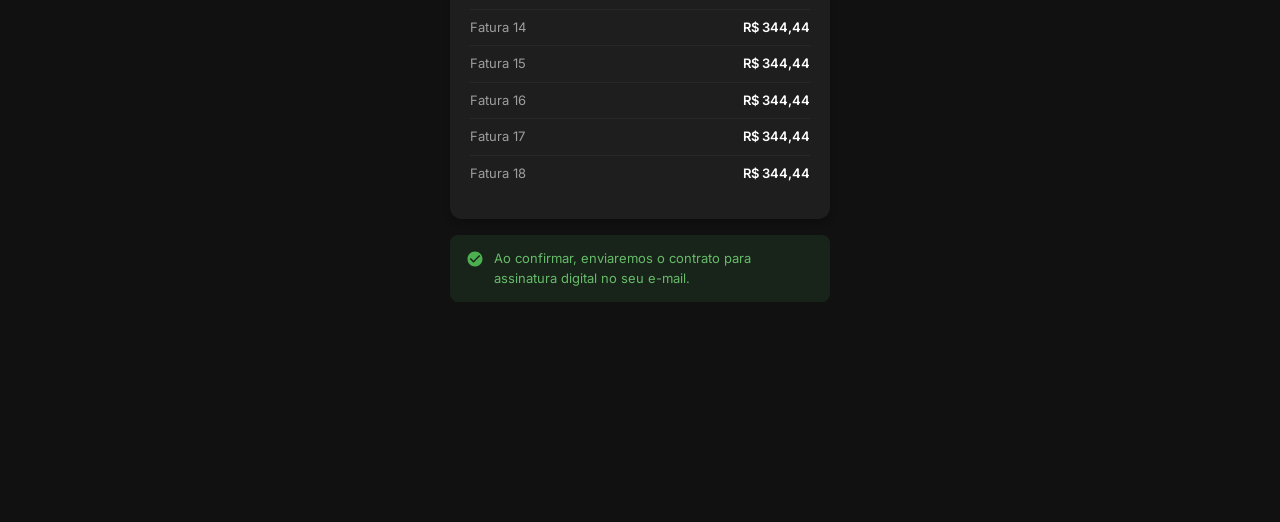
==== commit 9d6e2da2: "Wording updates: Receba seu cashback, limite MottuPay, optional maintenance - Hero: "Receba até R$4." ====
--- a/pages/confirmation.html
+++ b/pages/confirmation.html
@@ -72,7 +72,7 @@
             </svg>
           </div>
           <div class="card-row__text">
-            <div class="card-row__label">Crédito MottuPay</div>
+            <div class="card-row__label">Limite MottuPay</div>
             <div class="card-row__value" id="confirmMottuPay">R$ 2.000,00</div>
           </div>
         </div>
@@ -110,7 +110,7 @@
             </svg>
           </div>
           <div class="card-row__text">
-            <div class="card-row__label">Manutenção</div>
+            <div class="card-row__label">Suporte e Manutenção</div>
             <div class="card-row__value" id="confirmMaintenance">Inclusa (+ R$ 200/mês)</div>
           </div>
         </div>
@@ -233,8 +233,8 @@
     document.getElementById('confirmPlan').textContent = months + 'x de ' + formatCurrency(installment);
     document.getElementById('confirmDate').textContent = 'Hoje (' + getTodayFormatted() + ')';
     document.getElementById('confirmMaintenance').textContent = maintenance
-      ? 'Inclusa (+ R$ 200,00/mês)'
-      : 'Não inclusa';
+      ? 'Inclusos (+ R$ 200,00/mês)'
+      : 'Não inclusos';
     document.getElementById('confirmMottuPayLimit').textContent = formatCurrency(remaining);
 
     // Build current plan rows
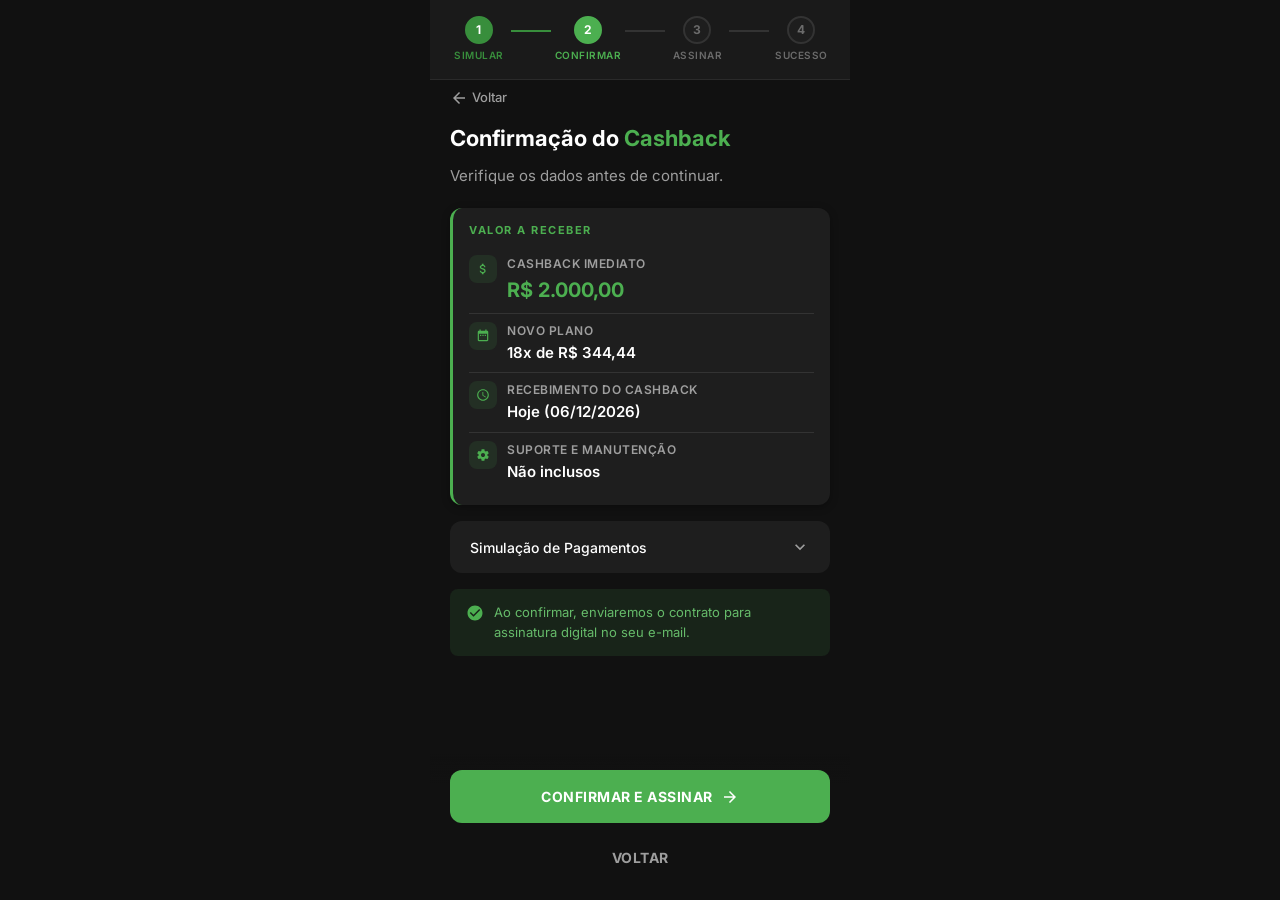
==== commit 289980b6: "Redesign confirmation screen: compact card, collapsible payments, hide MottuPay - Remove both "Limit" ====
--- a/pages/confirmation.html
+++ b/pages/confirmation.html
@@ -36,21 +36,19 @@
     </div>
 
     <div class="page-content">
-      <div class="spacer-md"></div>
-
       <!-- Back Button - preserves state via URL params -->
       <a href="../index.html" class="back-btn" id="backBtn">
         <svg viewBox="0 0 24 24"><path d="M20 11H7.83l5.59-5.59L12 4l-8 8 8 8 1.41-1.41L7.83 13H20v-2z"/></svg>
         Voltar
       </a>
 
-      <div class="spacer-md"></div>
+      <div class="spacer-sm"></div>
 
       <h1 class="title">Confirmação do <span class="text-green">Cashback</span></h1>
       <p class="subtitle">Verifique os dados antes de continuar.</p>
 
       <!-- Confirmation Card -->
-      <div class="card card--accent">
+      <div class="card card--accent card--compact">
         <div class="card__title">Valor a Receber</div>
 
         <div class="card-row">
@@ -68,20 +66,6 @@
         <div class="card-row">
           <div class="card-row__icon">
             <svg viewBox="0 0 24 24" xmlns="http://www.w3.org/2000/svg">
-              <path d="M21 18v1c0 1.1-.9 2-2 2H5c-1.11 0-2-.9-2-2V5c0-1.1.89-2 2-2h14c1.1 0 2 .9 2 2v1h-9c-1.11 0-2 .9-2 2v8c0 1.1.89 2 2 2h9zm-9-2h10V8H12v8zm4-2.5c-.83 0-1.5-.67-1.5-1.5s.67-1.5 1.5-1.5 1.5.67 1.5 1.5-.67 1.5-1.5 1.5z"/>
-            </svg>
-          </div>
-          <div class="card-row__text">
-            <div class="card-row__label">Limite MottuPay</div>
-            <div class="card-row__value" id="confirmMottuPay">R$ 2.000,00</div>
-          </div>
-        </div>
-
-        <div class="divider"></div>
-
-        <div class="card-row">
-          <div class="card-row__icon">
-            <svg viewBox="0 0 24 24" xmlns="http://www.w3.org/2000/svg">
               <path d="M19 3h-1V1h-2v2H8V1H6v2H5c-1.1 0-2 .9-2 2v14c0 1.1.9 2 2 2h14c1.1 0 2-.9 2-2V5c0-1.1-.9-2-2-2zm0 16H5V8h14v11zM9 10H7v2h2v-2zm4 0h-2v2h2v-2zm4 0h-2v2h2v-2z"/>
             </svg>
           </div>
@@ -115,56 +99,50 @@
           </div>
         </div>
 
-        <div class="card-row">
-          <div class="card-row__icon">
-            <svg viewBox="0 0 24 24" xmlns="http://www.w3.org/2000/svg">
-              <path d="M21 18v1c0 1.1-.9 2-2 2H5c-1.11 0-2-.9-2-2V5c0-1.1.89-2 2-2h14c1.1 0 2 .9 2 2v1h-9c-1.11 0-2 .9-2 2v8c0 1.1.89 2 2 2h9zm-9-2h10V8H12v8zm4-2.5c-.83 0-1.5-.67-1.5-1.5s.67-1.5 1.5-1.5 1.5.67 1.5 1.5-.67 1.5-1.5 1.5z"/>
-            </svg>
-          </div>
-          <div class="card-row__text">
-            <div class="card-row__label">Limite MottuPay restante *</div>
-            <div class="card-row__value" id="confirmMottuPayLimit">R$ 2.000,00</div>
-            <div class="card-row__footnote">* Limite pode ser alterado a qualquer momento durante o plano</div>
-          </div>
-        </div>
-      </div>
-
-      <!-- Payment Simulation -->
-      <div class="card">
-        <div class="card__title">Simulação de Pagamentos</div>
-
-        <!-- Current Plan -->
-        <div class="payment-sim__section">
-          <div class="payment-sim__header">Plano Atual (4 faturas restantes de R$ 600,00)</div>
-          <table class="payment-sim__table">
-            <thead>
-              <tr>
-                <th>Mês</th>
-                <th>Valor</th>
-              </tr>
-            </thead>
-            <tbody id="currentPlanRows">
-              <!-- Filled by JS -->
-            </tbody>
-          </table>
-        </div>
-
-        <div class="divider" style="margin: 12px 0;"></div>
-
-        <!-- New Plan (cashback installments) -->
-        <div class="payment-sim__section">
-          <div class="payment-sim__header" id="newPlanHeader">Novo Plano (18 faturas)</div>
-          <table class="payment-sim__table">
-            <thead>
-              <tr>
-                <th>Fatura</th>
-                <th>Valor</th>
-              </tr>
-            </thead>
-            <tbody id="newPlanRows">
-              <!-- Filled by JS -->
-            </tbody>
-          </table>
+      </div>
+
+      <!-- Payment Simulation (collapsible) -->
+      <div class="accordion-item accordion-item--tall">
+        <button class="accordion-item__header" onclick="this.parentElement.classList.toggle('active')">
+          <span>Simulação de Pagamentos</span>
+          <svg class="accordion-item__chevron" viewBox="0 0 24 24"><path d="M7.41 8.59L12 13.17l4.59-4.58L18 10l-6 6-6-6z"/></svg>
+        </button>
+        <div class="accordion-item__body">
+          <div class="accordion-item__content">
+            <!-- Current Plan -->
+            <div class="payment-sim__section">
+              <div class="payment-sim__header">Plano Atual (4 faturas restantes de R$ 600,00)</div>
+              <table class="payment-sim__table">
+                <thead>
+                  <tr>
+                    <th>Mês</th>
+                    <th>Valor</th>
+                  </tr>
+                </thead>
+                <tbody id="currentPlanRows">
+                  <!-- Filled by JS -->
+                </tbody>
+              </table>
+            </div>
+
+            <div class="divider" style="margin: 12px 0;"></div>
+
+            <!-- New Plan (cashback installments) -->
+            <div class="payment-sim__section">
+              <div class="payment-sim__header" id="newPlanHeader">Novo Plano (18 faturas)</div>
+              <table class="payment-sim__table">
+                <thead>
+                  <tr>
+                    <th>Mês</th>
+                    <th>Valor</th>
+                  </tr>
+                </thead>
+                <tbody id="newPlanRows">
+                  <!-- Filled by JS -->
+                </tbody>
+              </table>
+            </div>
+          </div>
         </div>
       </div>
 
@@ -229,13 +207,11 @@
 
     // Populate confirmation values
     document.getElementById('confirmAmount').textContent = formatCurrency(amount);
-    document.getElementById('confirmMottuPay').textContent = formatCurrency(remaining);
     document.getElementById('confirmPlan').textContent = months + 'x de ' + formatCurrency(installment);
     document.getElementById('confirmDate').textContent = 'Hoje (' + getTodayFormatted() + ')';
     document.getElementById('confirmMaintenance').textContent = maintenance
       ? 'Inclusos (+ R$ 200,00/mês)'
       : 'Não inclusos';
-    document.getElementById('confirmMottuPayLimit').textContent = formatCurrency(remaining);
 
     // Build current plan rows
     var currentPlanRows = document.getElementById('currentPlanRows');
@@ -245,13 +221,14 @@
       currentPlanRows.appendChild(tr);
     }
 
-    // Build new plan rows
+    // Build new plan rows — use month names starting after current plan ends
     var newPlanHeader = document.getElementById('newPlanHeader');
     newPlanHeader.textContent = 'Novo Plano (' + months + ' faturas de ' + formatCurrency(installment) + ')';
     var newPlanRows = document.getElementById('newPlanRows');
-    for (var j = 1; j <= months; j++) {
+    var newPlanStartOffset = CURRENT_PLAN_INSTALLMENTS + 1;
+    for (var j = 0; j < months; j++) {
       var tr2 = document.createElement('tr');
-      tr2.innerHTML = '<td>Fatura ' + j + '</td><td>' + formatCurrency(installment) + '</td>';
+      tr2.innerHTML = '<td>' + getMonthName(newPlanStartOffset + j) + '</td><td>' + formatCurrency(installment) + '</td>';
       newPlanRows.appendChild(tr2);
     }
 
--- a/css/styles.css
+++ b/css/styles.css
@@ -235,6 +235,34 @@
   border-left: 3px solid var(--color-green);
 }
 
+.card--compact {
+  padding: 14px 16px;
+}
+
+.card--compact .card__title {
+  margin-bottom: 8px;
+}
+
+.card--compact .card-row {
+  padding: 8px 0;
+  gap: 10px;
+}
+
+.card--compact .card-row__icon {
+  width: 28px;
+  height: 28px;
+  min-width: 28px;
+}
+
+.card--compact .card-row__icon svg {
+  width: 14px;
+  height: 14px;
+}
+
+.card--compact .card-row__value--large {
+  font-size: 1.25rem;
+}
+
 .card__title {
   font-size: 0.6875rem;
   font-weight: 700;
@@ -348,6 +376,11 @@
 
 .accordion-item.active .accordion-item__body {
   max-height: 300px;
+}
+
+.accordion-item--tall.active .accordion-item__body {
+  max-height: 2000px;
+  overflow-y: auto;
 }
 
 .accordion-item__content {
@@ -728,108 +761,170 @@
   border: 1px solid var(--color-border);
 }
 
-/* Range Slider */
-.slider-container {
+/* === Combined Slider + Stacked Bar === */
+.slider-bar {
   position: relative;
-  padding: 8px 0;
-  margin-bottom: 4px;
-}
-
-.slider {
+  height: 32px;
+  display: flex;
+  align-items: center;
+}
+
+.slider-bar__track {
+  display: flex;
+  width: 100%;
+  height: 10px;
+  border-radius: 5px;
+  overflow: hidden;
+  background-color: var(--color-divider);
+}
+
+.slider-bar__fill {
+  height: 100%;
+  transition: width 0.15s ease;
+  min-width: 2px;
+}
+
+.slider-bar__fill--green {
+  background-color: var(--color-green);
+}
+
+.slider-bar__fill--gray {
+  background-color: var(--color-text-muted);
+}
+
+/* Invisible range input overlaid on the bar */
+.slider-bar__input {
   -webkit-appearance: none;
   appearance: none;
+  position: absolute;
+  top: 0;
+  left: 0;
   width: 100%;
-  height: 6px;
-  border-radius: 3px;
-  background: var(--color-divider);
+  height: 100%;
+  background: transparent;
   outline: none;
-}
-
-.slider::-webkit-slider-thumb {
+  margin: 0;
+  cursor: pointer;
+  z-index: 2;
+}
+
+/* Hide the native track */
+.slider-bar__input::-webkit-slider-runnable-track {
+  -webkit-appearance: none;
+  height: 10px;
+  background: transparent;
+}
+
+.slider-bar__input::-moz-range-track {
+  height: 10px;
+  background: transparent;
+  border: none;
+}
+
+/* The draggable thumb */
+.slider-bar__input::-webkit-slider-thumb {
   -webkit-appearance: none;
   appearance: none;
-  width: 32px;
-  height: 32px;
+  width: 28px;
+  height: 28px;
   border-radius: 50%;
-  background: var(--color-green);
+  background: var(--color-green) url("data:image/svg+xml,%3Csvg xmlns='http://www.w3.org/2000/svg' width='16' height='10' fill='white'%3E%3Cpath d='M4.5 0L0 5l4.5 5V0zM11.5 0v10L16 5l-4.5-5z'/%3E%3C/svg%3E") no-repeat center center;
+  background-size: 16px 10px;
   cursor: pointer;
   border: 3px solid var(--color-bg);
   box-shadow: 0 0 0 2px var(--color-green), 0 2px 8px rgba(76, 175, 80, 0.4);
   transition: box-shadow 0.2s;
-  position: relative;
-}
-
-.slider::-webkit-slider-thumb:active {
+  margin-top: -9px;
+}
+
+.slider-bar__input::-webkit-slider-thumb:active {
   box-shadow: 0 0 0 3px var(--color-green), 0 2px 12px rgba(76, 175, 80, 0.6);
-}
-
-.slider::-moz-range-thumb {
-  width: 32px;
-  height: 32px;
+  transform: scale(1.1);
+}
+
+.slider-bar__input::-moz-range-thumb {
+  width: 28px;
+  height: 28px;
   border-radius: 50%;
-  background: var(--color-green);
+  background: var(--color-green) url("data:image/svg+xml,%3Csvg xmlns='http://www.w3.org/2000/svg' width='16' height='10' fill='white'%3E%3Cpath d='M4.5 0L0 5l4.5 5V0zM11.5 0v10L16 5l-4.5-5z'/%3E%3C/svg%3E") no-repeat center center;
+  background-size: 16px 10px;
   cursor: pointer;
   border: 3px solid var(--color-bg);
   box-shadow: 0 0 0 2px var(--color-green), 0 2px 8px rgba(76, 175, 80, 0.4);
 }
 
-.slider-labels {
+.slider-bar__labels {
   display: flex;
   justify-content: space-between;
   font-size: 0.6875rem;
   color: var(--color-text-muted);
-  margin-bottom: 16px;
-}
-
-/* === Slider Split Visualization === */
-.slider-split {
-  display: flex;
+  margin-top: 6px;
+  margin-bottom: 14px;
+}
+
+.slider-bar__legends {
+  display: flex;
+  justify-content: space-between;
+  align-items: flex-start;
+}
+
+.slider-bar__legend {
+  display: flex;
+  align-items: flex-start;
   gap: 8px;
-  padding-top: 12px;
-  border-top: 1px solid var(--color-divider);
-}
-
-.slider-split__left,
-.slider-split__right {
-  flex: 1;
-  min-width: 0;
-}
-
-.slider-split__bar {
-  height: 4px;
-  border-radius: 2px;
-  margin-bottom: 8px;
-  transition: width 0.2s ease;
-}
-
-.slider-split__bar--green {
+}
+
+.slider-bar__legend--right {
+  text-align: right;
+}
+
+.slider-bar__dot {
+  width: 8px;
+  height: 8px;
+  min-width: 8px;
+  border-radius: 50%;
+  margin-top: 3px;
+}
+
+.slider-bar__dot--green {
   background-color: var(--color-green);
 }
 
-.slider-split__bar--gray {
+.slider-bar__dot--gray {
   background-color: var(--color-text-muted);
 }
 
-.slider-split__info {
+.slider-bar__legend-text {
   display: flex;
   flex-direction: column;
-  gap: 2px;
-}
-
-.slider-split__value {
+  gap: 1px;
+}
+
+.slider-bar__legend-text--right {
+  align-items: flex-end;
+}
+
+.slider-bar__value {
   font-size: 0.875rem;
   font-weight: 700;
   color: var(--color-text-primary);
 }
 
-.slider-split__value--green {
+.slider-bar__value--green {
   color: var(--color-green);
 }
 
-.slider-split__desc {
+.slider-bar__desc {
   font-size: 0.6875rem;
   color: var(--color-text-muted);
   line-height: 1.3;
+}
+
+/* === Disabled Section State === */
+.section--disabled {
+  opacity: 0.35;
+  pointer-events: none;
+  user-select: none;
 }
 
 /* === Minimum Amount Warning === */
@@ -1129,17 +1224,6 @@
   padding-right: 16px;
 }
 
-/* === Slider Arrow Indicators (<>) === */
-.slider--arrows::-webkit-slider-thumb {
-  position: relative;
-  background: var(--color-green) url("data:image/svg+xml,%3Csvg xmlns='http://www.w3.org/2000/svg' width='18' height='12' fill='white'%3E%3Cpath d='M5 0L0 6l5 6V0zM13 0v12l5-6-5-6z'/%3E%3C/svg%3E") no-repeat center center;
-  background-size: 18px 12px;
-}
-
-.slider--arrows::-moz-range-thumb {
-  background: var(--color-green) url("data:image/svg+xml,%3Csvg xmlns='http://www.w3.org/2000/svg' width='18' height='12' fill='white'%3E%3Cpath d='M5 0L0 6l5 6V0zM13 0v12l5-6-5-6z'/%3E%3C/svg%3E") no-repeat center center;
-  background-size: 18px 12px;
-}
 
 /* === Card Row Footnote === */
 .card-row__footnote {
